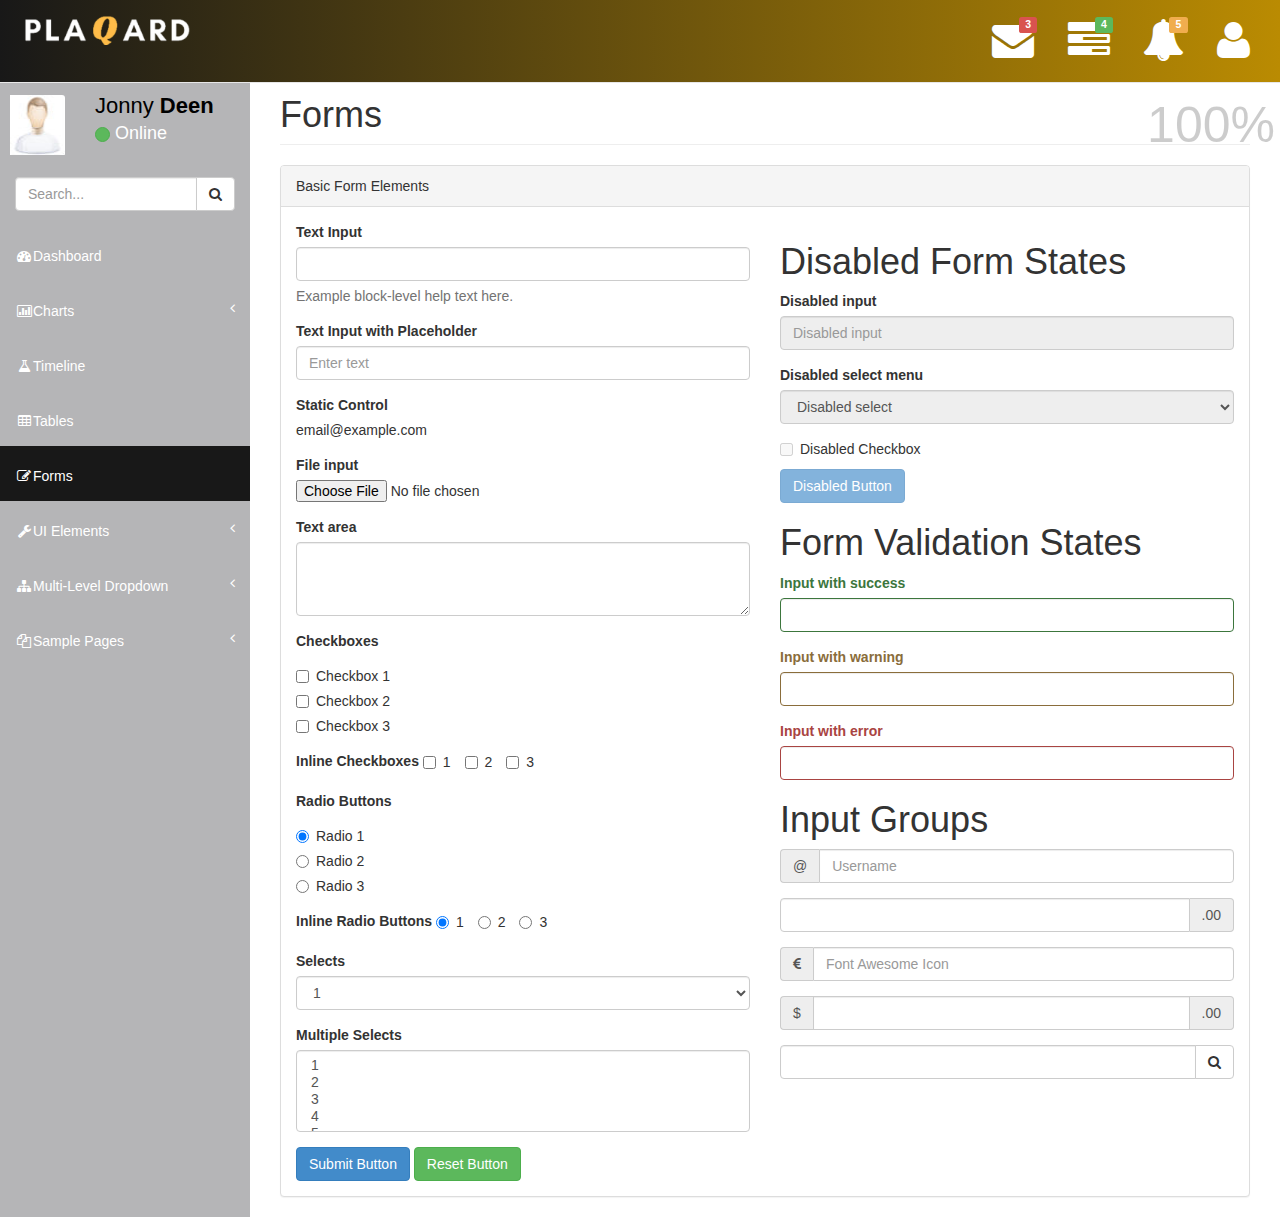
==== neweng.html @ 93745dac "new" ====
<!DOCTYPE html>
<html>

<head>
    <meta charset="utf-8">
    <meta name="viewport" content="width=device-width, initial-scale=1.0">
    <title>Bootsrtap Free Admin Template - SIMINTA | Admin Dashboad Template</title>
    <!-- Core CSS - Include with every page -->
    <link href="assets/plugins/bootstrap/bootstrap.css" rel="stylesheet" />
    <link href="assets/font-awesome/css/font-awesome.css" rel="stylesheet" />
    <link href="assets/plugins/pace/pace-theme-big-counter.css" rel="stylesheet" />
   <link href="assets/css/style.css" rel="stylesheet" />
      <link href="assets/css/main-style.css" rel="stylesheet" />



</head>

<body>
    <!--  wrapper -->
    <div id="wrapper">
        <!-- navbar top -->
        <nav class="navbar navbar-default navbar-fixed-top" role="navigation" id="navbar">
            <!-- navbar-header -->
            <div class="navbar-header">
                <button type="button" class="navbar-toggle" data-toggle="collapse" data-target=".sidebar-collapse">
                    <span class="sr-only">Toggle navigation</span>
                    <span class="icon-bar"></span>
                    <span class="icon-bar"></span>
                    <span class="icon-bar"></span>
                </button>
                <a class="navbar-brand" href="index.html">
                    <img src="assets/img/logo.png" alt="" />
                </a>
            </div>
            <!-- end navbar-header -->
            <!-- navbar-top-links -->
            <ul class="nav navbar-top-links navbar-right">
                <!-- main dropdown -->
                <li class="dropdown">
                    <a class="dropdown-toggle" data-toggle="dropdown" href="#">
                        <span class="top-label label label-danger">3</span><i class="fa fa-envelope fa-3x"></i>
                    </a>
                    <!-- dropdown-messages -->
                    <ul class="dropdown-menu dropdown-messages">
                        <li>
                            <a href="#">
                                <div>
                                    <strong><span class=" label label-danger">Andrew Smith</span></strong>
                                    <span class="pull-right text-muted">
                                        <em>Yesterday</em>
                                    </span>
                                </div>
                                <div>Lorem ipsum dolor sit amet, consectetur adipiscing elit. Pellentesque eleifend...</div>
                            </a>
                        </li>
                        <li class="divider"></li>
                        <li>
                            <a href="#">
                                <div>
                                    <strong><span class=" label label-info">Jonney Depp</span></strong>
                                    <span class="pull-right text-muted">
                                        <em>Yesterday</em>
                                    </span>
                                </div>
                                <div>Lorem ipsum dolor sit amet, consectetur adipiscing elit. Pellentesque eleifend...</div>
                            </a>
                        </li>
                        <li class="divider"></li>
                        <li>
                            <a href="#">
                                <div>
                                    <strong><span class=" label label-success">Jonney Depp</span></strong>
                                    <span class="pull-right text-muted">
                                        <em>Yesterday</em>
                                    </span>
                                </div>
                                <div>Lorem ipsum dolor sit amet, consectetur adipiscing elit. Pellentesque eleifend...</div>
                            </a>
                        </li>
                        <li class="divider"></li>
                        <li>
                            <a class="text-center" href="#">
                                <strong>Read All Messages</strong>
                                <i class="fa fa-angle-right"></i>
                            </a>
                        </li>
                    </ul>
                    <!-- end dropdown-messages -->
                </li>

                <li class="dropdown">
                    <a class="dropdown-toggle" data-toggle="dropdown" href="#">
                        <span class="top-label label label-success">4</span>  <i class="fa fa-tasks fa-3x"></i>
                    </a>
                    <!-- dropdown tasks -->
                    <ul class="dropdown-menu dropdown-tasks">
                        <li>
                            <a href="#">
                                <div>
                                    <p>
                                        <strong>Task 1</strong>
                                        <span class="pull-right text-muted">40% Complete</span>
                                    </p>
                                    <div class="progress progress-striped active">
                                        <div class="progress-bar progress-bar-success" role="progressbar" aria-valuenow="40" aria-valuemin="0" aria-valuemax="100" style="width: 40%">
                                            <span class="sr-only">40% Complete (success)</span>
                                        </div>
                                    </div>
                                </div>
                            </a>
                        </li>
                        <li class="divider"></li>
                        <li>
                            <a href="#">
                                <div>
                                    <p>
                                        <strong>Task 2</strong>
                                        <span class="pull-right text-muted">20% Complete</span>
                                    </p>
                                    <div class="progress progress-striped active">
                                        <div class="progress-bar progress-bar-info" role="progressbar" aria-valuenow="20" aria-valuemin="0" aria-valuemax="100" style="width: 20%">
                                            <span class="sr-only">20% Complete</span>
                                        </div>
                                    </div>
                                </div>
                            </a>
                        </li>
                        <li class="divider"></li>
                        <li>
                            <a href="#">
                                <div>
                                    <p>
                                        <strong>Task 3</strong>
                                        <span class="pull-right text-muted">60% Complete</span>
                                    </p>
                                    <div class="progress progress-striped active">
                                        <div class="progress-bar progress-bar-warning" role="progressbar" aria-valuenow="60" aria-valuemin="0" aria-valuemax="100" style="width: 60%">
                                            <span class="sr-only">60% Complete (warning)</span>
                                        </div>
                                    </div>
                                </div>
                            </a>
                        </li>
                        <li class="divider"></li>
                        <li>
                            <a href="#">
                                <div>
                                    <p>
                                        <strong>Task 4</strong>
                                        <span class="pull-right text-muted">80% Complete</span>
                                    </p>
                                    <div class="progress progress-striped active">
                                        <div class="progress-bar progress-bar-danger" role="progressbar" aria-valuenow="80" aria-valuemin="0" aria-valuemax="100" style="width: 80%">
                                            <span class="sr-only">80% Complete (danger)</span>
                                        </div>
                                    </div>
                                </div>
                            </a>
                        </li>
                        <li class="divider"></li>
                        <li>
                            <a class="text-center" href="#">
                                <strong>See All Tasks</strong>
                                <i class="fa fa-angle-right"></i>
                            </a>
                        </li>
                    </ul>
                    <!-- end dropdown-tasks -->
                </li>

                <li class="dropdown">
                    <a class="dropdown-toggle" data-toggle="dropdown" href="#">
                        <span class="top-label label label-warning">5</span>  <i class="fa fa-bell fa-3x"></i>
                    </a>
                    <!-- dropdown alerts-->
                    <ul class="dropdown-menu dropdown-alerts">
                        <li>
                            <a href="#">
                                <div>
                                    <i class="fa fa-comment fa-fw"></i>New Comment
                                    <span class="pull-right text-muted small">4 minutes ago</span>
                                </div>
                            </a>
                        </li>
                        <li class="divider"></li>
                        <li>
                            <a href="#">
                                <div>
                                    <i class="fa fa-twitter fa-fw"></i>3 New Followers
                                    <span class="pull-right text-muted small">12 minutes ago</span>
                                </div>
                            </a>
                        </li>
                        <li class="divider"></li>
                        <li>
                            <a href="#">
                                <div>
                                    <i class="fa fa-envelope fa-fw"></i>Message Sent
                                    <span class="pull-right text-muted small">4 minutes ago</span>
                                </div>
                            </a>
                        </li>
                        <li class="divider"></li>
                        <li>
                            <a href="#">
                                <div>
                                    <i class="fa fa-tasks fa-fw"></i>New Task
                                    <span class="pull-right text-muted small">4 minutes ago</span>
                                </div>
                            </a>
                        </li>
                        <li class="divider"></li>
                        <li>
                            <a href="#">
                                <div>
                                    <i class="fa fa-upload fa-fw"></i>Server Rebooted
                                    <span class="pull-right text-muted small">4 minutes ago</span>
                                </div>
                            </a>
                        </li>
                        <li class="divider"></li>
                        <li>
                            <a class="text-center" href="#">
                                <strong>See All Alerts</strong>
                                <i class="fa fa-angle-right"></i>
                            </a>
                        </li>
                    </ul>
                    <!-- end dropdown-alerts -->
                </li>

                <li class="dropdown">
                    <a class="dropdown-toggle" data-toggle="dropdown" href="#">
                        <i class="fa fa-user fa-3x"></i>
                    </a>
                    <!-- dropdown user-->
                    <ul class="dropdown-menu dropdown-user">
                        <li><a href="#"><i class="fa fa-user fa-fw"></i>User Profile</a>
                        </li>
                        <li><a href="#"><i class="fa fa-gear fa-fw"></i>Settings</a>
                        </li>
                        <li class="divider"></li>
                        <li><a href="login.html"><i class="fa fa-sign-out fa-fw"></i>Logout</a>
                        </li>
                    </ul>
                    <!-- end dropdown-user -->
                </li>
                <!-- end main dropdown -->
            </ul>
            <!-- end navbar-top-links -->

        </nav>
        <!-- end navbar top -->

        <!-- navbar side -->
        <nav class="navbar-default navbar-static-side" role="navigation">
            <!-- sidebar-collapse -->
            <div class="sidebar-collapse">
                <!-- side-menu -->
                <ul class="nav" id="side-menu">
                    <li>
                        <!-- user image section-->
                        <div class="user-section">
                            <div class="user-section-inner">
                                <img src="assets/img/user.jpg" alt="">
                            </div>
                            <div class="user-info">
                                <div>Jonny <strong>Deen</strong></div>
                                <div class="user-text-online">
                                    <span class="user-circle-online btn btn-success btn-circle "></span>&nbsp;Online
                                </div>
                            </div>
                        </div>
                        <!--end user image section-->
                    </li>
                    <li class="sidebar-search">
                        <!-- search section-->
                        <div class="input-group custom-search-form">
                            <input type="text" class="form-control" placeholder="Search...">
                            <span class="input-group-btn">
                                <button class="btn btn-default" type="button">
                                    <i class="fa fa-search"></i>
                                </button>
                            </span>
                        </div>
                        <!--end search section-->
                    </li>
                    <li class="">
                        <a href="index.html"><i class="fa fa-dashboard fa-fw"></i>Dashboard</a>
                    </li>
                    <li>
                        <a href="#"><i class="fa fa-bar-chart-o fa-fw"></i>Charts<span class="fa arrow"></span></a>
                        <ul class="nav nav-second-level">
                            <li>
                                <a href="flot.html">Flot Charts</a>
                            </li>
                            <li>
                                <a href="morris.html">Morris Charts</a>
                            </li>
                        </ul>
                        <!-- second-level-items -->
                    </li>
                     <li>
                        <a href="timeline.html"><i class="fa fa-flask fa-fw"></i>Timeline</a>
                    </li>
                    <li>
                        <a href="tables.html"><i class="fa fa-table fa-fw"></i>Tables</a>
                    </li>
                    <li class="selected">
                        <a href="forms.html"><i class="fa fa-edit fa-fw"></i>Forms</a>
                    </li>
                    <li>
                        <a href="#"><i class="fa fa-wrench fa-fw"></i>UI Elements<span class="fa arrow"></span></a>
                        <ul class="nav nav-second-level">
                            <li>
                                <a href="panels-wells.html">Panels and Wells</a>
                            </li>
                            <li>
                                <a href="buttons.html">Buttons</a>
                            </li>
                            <li>
                                <a href="notifications.html">Notifications</a>
                            </li>
                            <li>
                                <a href="typography.html">Typography</a>
                            </li>
                            <li>
                                <a href="grid.html">Grid</a>
                            </li>
                        </ul>
                        <!-- second-level-items -->
                    </li>
                    <li>
                        <a href="#"><i class="fa fa-sitemap fa-fw"></i>Multi-Level Dropdown<span class="fa arrow"></span></a>
                        <ul class="nav nav-second-level">
                            <li>
                                <a href="#">Second Level Item</a>
                            </li>
                            <li>
                                <a href="#">Second Level Item</a>
                            </li>
                            <li>
                                <a href="#">Third Level <span class="fa arrow"></span></a>
                                <ul class="nav nav-third-level">
                                    <li>
                                        <a href="#">Third Level Item</a>
                                    </li>
                                    <li>
                                        <a href="#">Third Level Item</a>
                                    </li>
                                    <li>
                                        <a href="#">Third Level Item</a>
                                    </li>
                                    <li>
                                        <a href="#">Third Level Item</a>
                                    </li>
                                </ul>
                                <!-- third-level-items -->
                            </li>
                        </ul>
                        <!-- second-level-items -->
                    </li>
                    <li>
                        <a href="#"><i class="fa fa-files-o fa-fw"></i>Sample Pages<span class="fa arrow"></span></a>
                        <ul class="nav nav-second-level">
                            <li>
                                <a href="blank.html">Blank Page</a>
                            </li>
                            <li>
                                <a href="login.html">Login Page</a>
                            </li>
                        </ul>
                        <!-- second-level-items -->
                    </li>
                </ul>
                <!-- end side-menu -->
            </div>
            <!-- end sidebar-collapse -->
        </nav>
        <!-- end navbar side -->
        <!--  page-wrapper -->
          <div id="page-wrapper">
            <div class="row">
                 <!-- page header -->
                <div class="col-lg-12">
                    <h1 class="page-header">Forms</h1>
                </div>
                <!--end page header -->
            </div>
            <div class="row">
                <div class="col-lg-12">
                    <!-- Form Elements -->
                    <div class="panel panel-default">
                        <div class="panel-heading">
                            Basic Form Elements
                        </div>
                        <div class="panel-body">
                            <div class="row">
                                <div class="col-lg-6">
                                    <form role="form">
                                        <div class="form-group">
                                            <label>Text Input</label>
                                            <input class="form-control">
                                            <p class="help-block">Example block-level help text here.</p>
                                        </div>
                                        <div class="form-group">
                                            <label>Text Input with Placeholder</label>
                                            <input class="form-control" placeholder="Enter text">
                                        </div>
                                        <div class="form-group">
                                            <label>Static Control</label>
                                            <p class="form-control-static">email@example.com</p>
                                        </div>
                                        <div class="form-group">
                                            <label>File input</label>
                                            <input type="file">
                                        </div>
                                        <div class="form-group">
                                            <label>Text area</label>
                                            <textarea class="form-control" rows="3"></textarea>
                                        </div>
                                        <div class="form-group">
                                            <label>Checkboxes</label>
                                            <div class="checkbox">
                                                <label>
                                                    <input type="checkbox" value="">Checkbox 1
                                                </label>
                                            </div>
                                            <div class="checkbox">
                                                <label>
                                                    <input type="checkbox" value="">Checkbox 2
                                                </label>
                                            </div>
                                            <div class="checkbox">
                                                <label>
                                                    <input type="checkbox" value="">Checkbox 3
                                                </label>
                                            </div>
                                        </div>
                                        <div class="form-group">
                                            <label>Inline Checkboxes</label>
                                            <label class="checkbox-inline">
                                                <input type="checkbox">1
                                            </label>
                                            <label class="checkbox-inline">
                                                <input type="checkbox">2
                                            </label>
                                            <label class="checkbox-inline">
                                                <input type="checkbox">3
                                            </label>
                                        </div>
                                        <div class="form-group">
                                            <label>Radio Buttons</label>
                                            <div class="radio">
                                                <label>
                                                    <input type="radio" name="optionsRadios" id="optionsRadios1" value="option1" checked>Radio 1
                                                </label>
                                            </div>
                                            <div class="radio">
                                                <label>
                                                    <input type="radio" name="optionsRadios" id="optionsRadios2" value="option2">Radio 2
                                                </label>
                                            </div>
                                            <div class="radio">
                                                <label>
                                                    <input type="radio" name="optionsRadios" id="optionsRadios3" value="option3">Radio 3
                                                </label>
                                            </div>
                                        </div>
                                        <div class="form-group">
                                            <label>Inline Radio Buttons</label>
                                            <label class="radio-inline">
                                                <input type="radio" name="optionsRadiosInline" id="optionsRadiosInline1" value="option1" checked>1
                                            </label>
                                            <label class="radio-inline">
                                                <input type="radio" name="optionsRadiosInline" id="optionsRadiosInline2" value="option2">2
                                            </label>
                                            <label class="radio-inline">
                                                <input type="radio" name="optionsRadiosInline" id="optionsRadiosInline3" value="option3">3
                                            </label>
                                        </div>
                                        <div class="form-group">
                                            <label>Selects</label>
                                            <select class="form-control">
                                                <option>1</option>
                                                <option>2</option>
                                                <option>3</option>
                                                <option>4</option>
                                                <option>5</option>
                                            </select>
                                        </div>
                                        <div class="form-group">
                                            <label>Multiple Selects</label>
                                            <select multiple class="form-control">
                                                <option>1</option>
                                                <option>2</option>
                                                <option>3</option>
                                                <option>4</option>
                                                <option>5</option>
                                            </select>
                                        </div>
                                        <button type="submit" class="btn btn-primary">Submit Button</button>
                                        <button type="reset" class="btn btn-success">Reset Button</button>
                                    </form>
                                </div>
                                <div class="col-lg-6">
                                    <h1>Disabled Form States</h1>
                                    <form role="form">
                                        <fieldset disabled="disabled">
                                            <div class="form-group">
                                                <label for="disabledSelect">Disabled input</label>
                                                <input class="form-control" id="disabledInput" type="text" placeholder="Disabled input" disabled>
                                            </div>
                                            <div class="form-group">
                                                <label for="disabledSelect">Disabled select menu</label>
                                                <select id="disabledSelect" class="form-control">
                                                    <option>Disabled select</option>
                                                </select>
                                            </div>
                                            <div class="checkbox">
                                                <label>
                                                    <input type="checkbox">Disabled Checkbox
                                                </label>
                                            </div>
                                            <button type="submit" class="btn btn-primary">Disabled Button</button>
                                        </fieldset>
                                    </form>
                                    <h1>Form Validation States</h1>
                                    <form role="form">
                                        <div class="form-group has-success">
                                            <label class="control-label" for="inputSuccess">Input with success</label>
                                            <input type="text" class="form-control" id="inputSuccess">
                                        </div>
                                        <div class="form-group has-warning">
                                            <label class="control-label" for="inputWarning">Input with warning</label>
                                            <input type="text" class="form-control" id="inputWarning">
                                        </div>
                                        <div class="form-group has-error">
                                            <label class="control-label" for="inputError">Input with error</label>
                                            <input type="text" class="form-control" id="inputError">
                                        </div>
                                    </form>
                                    <h1>Input Groups</h1>
                                    <form role="form">
                                        <div class="form-group input-group">
                                            <span class="input-group-addon">@</span>
                                            <input type="text" class="form-control" placeholder="Username">
                                        </div>
                                        <div class="form-group input-group">
                                            <input type="text" class="form-control">
                                            <span class="input-group-addon">.00</span>
                                        </div>
                                        <div class="form-group input-group">
                                            <span class="input-group-addon"><i class="fa fa-eur"></i>
                                            </span>
                                            <input type="text" class="form-control" placeholder="Font Awesome Icon">
                                        </div>
                                        <div class="form-group input-group">
                                            <span class="input-group-addon">$</span>
                                            <input type="text" class="form-control">
                                            <span class="input-group-addon">.00</span>
                                        </div>
                                        <div class="form-group input-group">
                                            <input type="text" class="form-control">
                                            <span class="input-group-btn">
                                                <button class="btn btn-default" type="button"><i class="fa fa-search"></i>
                                                </button>
                                            </span>
                                        </div>
                                    </form>
                                </div>
                            </div>
                        </div>
                    </div>
                     <!-- End Form Elements -->
                </div>
            </div>
        </div>
        <!-- end page-wrapper -->

    </div>
    <!-- end wrapper -->

    <!-- Core Scripts - Include with every page -->
    <script src="assets/plugins/jquery-1.10.2.js"></script>
    <script src="assets/plugins/bootstrap/bootstrap.min.js"></script>
    <script src="assets/plugins/metisMenu/jquery.metisMenu.js"></script>
    <script src="assets/plugins/pace/pace.js"></script>
    <script src="assets/scripts/siminta.js"></script>

</body>

</html>
---- assets/plugins/pace/pace-theme-big-counter.css ----
/*=======================
   URI:https://github.com/HubSpot/pace/ 
    ============================*/

/* This is a compiled file, you should be editing the file in the templates directory */
.pace {
  -webkit-pointer-events: none;
  pointer-events: none;
  -webkit-user-select: none;
  -moz-user-select: none;
  user-select: none;
}

.pace.pace-inactive .pace-progress {
  display: none;
}

.pace .pace-progress {
  position: fixed;
  z-index: 2000;
  top: 0;
  right: 0;
  height: 5rem;
  width: 5rem;
}

.pace .pace-progress:after {
    margin-top:100px;
  display: block;
  position: absolute;
  top: 0;
  right: .5rem;
  content: attr(data-progress-text);
  font-family: "Helvetica Neue", sans-serif;
  font-weight: 100;
  font-size: 5rem;
  line-height: 1;
  text-align: right;
  color: rgba(0, 0, 0, 0.19999999999999996);
}
---- assets/css/style.css ----
/*Copyright  2013-2014 Iron Summit Media Strategies

    URI: http://http://www.ironsummitmedia.com/

Licensed under the Apache License, Version 2.0 (the "License");
you may not use this file except in compliance with the License.
You may obtain a copy of the License at

    http://www.apache.org/licenses/LICENSE-2.0

Unless required by applicable law or agreed to in writing, software
distributed under the License is distributed on an "AS IS" BASIS,
WITHOUT WARRANTIES OR CONDITIONS OF ANY KIND, either express or implied.
See the License for the specific language governing permissions and
limitations under the License.*/



/* Global Styles */

/* ------------------------------- */

 body {
    background-color: #f2cbbc
;
}

/* Wrappers */

/* ------------------------------- */

 #wrapper {
    width: 100%;
    margin-top: 55px!important; 
    background: #b5b5b7;  /* fallback for old browsers */


}

#page-wrapper {
    padding: 0 15px;
    min-height: 568px;
     background-color: white;
}



    

.navbar-static-side ul li {

}

/* Navigation */

/* ------------------------------- */

/* Top Right Navigation Dropdown Styles */

 .navbar-top-links li {
    display: inline-block;
}

.navbar-top-links li:last-child {
    margin-right: 15px;
}

.navbar-top-links li a {
    padding: 20px;
    min-height: 50px;
}

.navbar-top-links .dropdown-menu li {
    display: block;
}

.navbar-top-links .dropdown-menu li:last-child {
    margin-right: 0;
}

.navbar-top-links .dropdown-menu li a {
    padding: 3px 20px;
    min-height: 0;
}

.navbar-top-links .dropdown-menu li a div {
    white-space: normal;
}

.navbar-top-links .dropdown-messages,
.navbar-top-links .dropdown-tasks,
.navbar-top-links .dropdown-alerts {
    width: 310px;
    min-width: 0;
}

.navbar-top-links .dropdown-messages {
    margin-left: 5px;
}

.navbar-top-links .dropdown-tasks {
    margin-left: -59px;
}

.navbar-top-links .dropdown-alerts {
    margin-left: -123px;
}

.navbar-top-links .dropdown-user {
    right: 0;
    left: auto;
}

/* Sidebar Menu Styles */

 .sidebar-search {
    padding: 15px;
}

.arrow {
    float: right;
}

.fa.arrow:before {
    content: "\f104";
}

.active > a > .fa.arrow:before {
    content: "\f107";
}

.nav-second-level li,
.nav-third-level li {
    border-bottom: none !important;
}

.nav-second-level li a {
    padding-left: 37px;
}

.nav-third-level li a {
    padding-left: 52px;
}

@media(min-width:768px) {
    .navbar-static-side {
        z-index: 1;
        position: absolute;
        width: 250px;
    }

    .navbar-top-links .dropdown-messages,
    .navbar-top-links .dropdown-tasks,
    .navbar-top-links .dropdown-alerts {
        margin-left: auto;
    }
}
.panel-primary > .panel-heading {
  color: #fff;
  background-color: #f2b632;
  border-color: #f2b632;
}

.panel-primary {
  border-color: #f2b632;
}
/* Buttons */

/* ------------------------------- */

 .btn-outline {
    color: inherit;
    background-color: transparent;
    transition: all .5s;
}

.btn-primary.btn-outline {
    color: #f2b632;
}

.btn-success.btn-outline {
    color: #5cb85c;
}

.btn-info.btn-outline {
    color: #5bc0de;
}

.btn-warning.btn-outline {
    color: #f0ad4e;
}

.btn-danger.btn-outline {
    color: #d9534f;
}

.btn-primary.btn-outline:hover,
.btn-success.btn-outline:hover,
.btn-info.btn-outline:hover,
.btn-warning.btn-outline:hover,
.btn-danger.btn-outline:hover {
    color: #fff;
}

/* Pages */

/* ------------------------------- */

/* Dashboard Chat */

 .chat {
    margin: 0;
    padding: 0;
    list-style: none;
}

.chat li {
    margin-bottom: 10px;
    padding-bottom: 5px;
    border-bottom: 1px dotted #B3A9A9;
}

.chat li.left .chat-body {
    margin-left: 60px;
}

.chat li.right .chat-body {
    margin-right: 60px;
}

.chat li .chat-body p {
    margin: 0;
    color: #777777;
}

.panel .slidedown .glyphicon,
.chat .glyphicon {
    margin-right: 5px;
}

.chat-panel .panel-body {
    height: 280px;
    overflow-y: scroll;
}

/* Login Page */

 .login-panel {
    margin-top: 15%;
}
.body-Backcolor {
    background-color:#000;
}
.logo-margin {
    margin-top:100px;
}

/* Flot Chart Containers */

 .flot-chart {
    display: block;
    height: 400px;
}

.flot-chart-content {
    width: 100%;
    height: 100%;
}

/* DataTables Overrides */

 table.dataTable thead .sorting,
table.dataTable thead .sorting_asc:after,
table.dataTable thead .sorting_desc,
table.dataTable thead .sorting_asc_disabled,
table.dataTable thead .sorting_desc_disabled {
    background: transparent;
}

table.dataTable thead .sorting_asc:after {
    content: "\f0de";
    float: right;
    font-family: fontawesome;
}

table.dataTable thead .sorting_desc:after {
    content: "\f0dd";
    float: right;
    font-family: fontawesome;
}

table.dataTable thead .sorting:after {
    content: "\f0dc";
    float: right;
    font-family: fontawesome;
    color: rgba(50,50,50,.5);
}

/* Circle Buttons */

 .btn-circle {
    width: 30px;
    height: 30px;
    padding: 6px 0;
    border-radius: 15px;
    text-align: center;
    font-size: 12px;
    line-height: 1.428571429;
}

.btn-circle.btn-lg {
    width: 50px;
    height: 50px;
    padding: 10px 16px;
    border-radius: 25px;
    font-size: 18px;
    line-height: 1.33;
}

.btn-circle.btn-xl {
    width: 70px;
    height: 70px;
    padding: 10px 16px;
    border-radius: 35px;
    font-size: 24px;
    line-height: 1.33;
}

.show-grid [class^="col-"] {
    padding-top: 10px;
    padding-bottom: 10px;
    border: 1px solid #ddd;
    background-color: #eee !important;
}

.show-grid {
    margin: 15px 0;
}
---- assets/css/main-style.css ----
/*====================================
 Free To Use For Personal And Commercial Usage
Author: http://binarytheme.com
 Share Us if You Like our work 
 Enjoy Our Codes For Free always.
======================================*/

/* user image section */
.user-section {
    margin-top:20px;
    font-size:22px;
background: #b5b5b7;  
}
.user-section-inner {
    height: 65px;
width: 65px;
-moz-border-radius: 3px;
-webkit-border-radius: 3px;
border-radius: 3px;
overflow: hidden;
display: inline-block;
float: left;
margin-right: 15px;
margin-top: 20px;
}
    .user-section-inner img {
        margin-left:10px;
        width:55px;
        height:60px;
        
    }
.user-info {
    display: block;
    color:#000!important;
display: inline-block;
padding: 15px;
margin-bottom: 0px
}
.user-text-online {
    font-size:18px;
    color:#fff
}
.user-circle-online {
    width: 15px!important;
    height: 15px!important;
}

/* side-menu section */
.nav > li > a:hover, .nav > li > a:focus {
    background-color:rgba(74, 72, 126, 0);
}
.navbar-top-links  .open > a, .nav .open > a:hover, .nav .open > a:focus {
    background-color: #75C5B8;
}
.navbar-top-links > li > a {
color: #FFFFFF;
}
.nav > li > a {
padding: 20px 15px;
}
#side-menu {
   background: #b5b5b7
;  /* fallback for old browsers */

}

 #side-menu a {
            color:#fff;
           
           height: 55px;
        }
        .selected {
            background-color: #181818;
            color: #f2b632;

        }

  /* No border */
.no-boder {
    border:0px solid #BA8B02 !important;
}
/* tap nvbar Section */

#navbar {
    background: #BA8B02;  /* fallback for old browsers */
background: -webkit-linear-gradient(to right, #181818, #BA8B02);  /* Chrome 10-25, Safari 5.1-6 */
background: linear-gradient(to right, #181818, #BA8B02); /* W3C, IE 10+/ Edge, Firefox 16+, Chrome 26+, Opera 12+, Safari 7+ */


}

.navbar-brand {
    padding-left:20px;
}
.navbar-brand img {
    height:30px;
}
.top-label {
    position: absolute;
top: 50%;
right: 50%;
margin-top: -24px;
margin-right: -24px;
}

/*large font*/
.large-font {
    font-size:18px;
}

.body-Login-back {
    background-color:#BA8B02;
}

.margin-tips {
    margin:5px;
}
.navbar-default {

}
/*media queries*/

@media(min-width:768px) 
{
    #page-wrapper {
        position: inherit;
        margin: 0 0 0 250px;
        padding: 0 30px;
        min-height: 1000px;
       
       
    }

}

@media(max-width:768px) {
#wrapper {
    margin-top:140px!important;
    
}
}
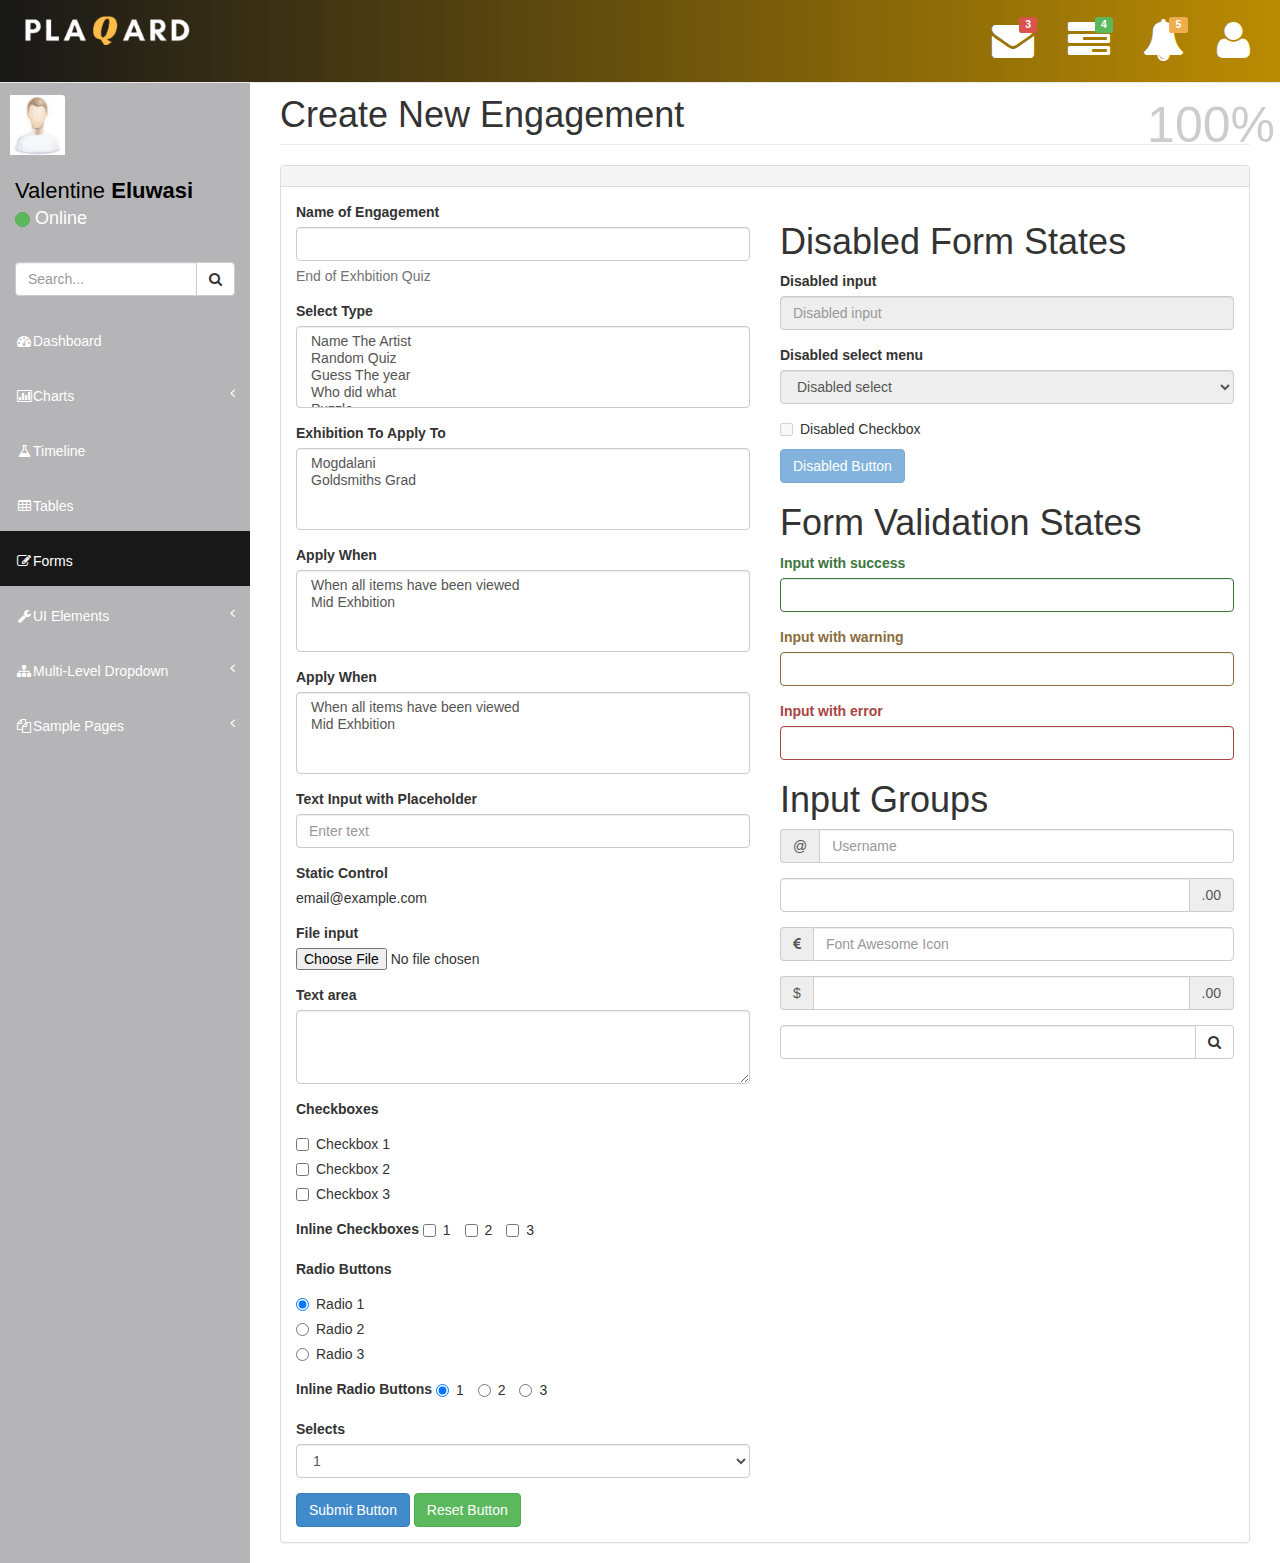
==== commit 99120819: "Exhbition engagement added" ====
--- a/neweng.html
+++ b/neweng.html
@@ -4,7 +4,7 @@
 <head>
     <meta charset="utf-8">
     <meta name="viewport" content="width=device-width, initial-scale=1.0">
-    <title>Bootsrtap Free Admin Template - SIMINTA | Admin Dashboad Template</title>
+    <title>PLAQARD | Admin Dashboard </title>
     <!-- Core CSS - Include with every page -->
     <link href="assets/plugins/bootstrap/bootstrap.css" rel="stylesheet" />
     <link href="assets/font-awesome/css/font-awesome.css" rel="stylesheet" />
@@ -266,7 +266,7 @@
                                 <img src="assets/img/user.jpg" alt="">
                             </div>
                             <div class="user-info">
-                                <div>Jonny <strong>Deen</strong></div>
+                                <div>Valentine <strong>Eluwasi</strong></div>
                                 <div class="user-text-online">
                                     <span class="user-circle-online btn btn-success btn-circle "></span>&nbsp;Online
                                 </div>
@@ -384,7 +384,7 @@
             <div class="row">
                  <!-- page header -->
                 <div class="col-lg-12">
-                    <h1 class="page-header">Forms</h1>
+                    <h1 class="page-header">Create New Engagement</h1>
                 </div>
                 <!--end page header -->
             </div>
@@ -393,16 +393,47 @@
                     <!-- Form Elements -->
                     <div class="panel panel-default">
                         <div class="panel-heading">
-                            Basic Form Elements
+                            
                         </div>
                         <div class="panel-body">
                             <div class="row">
                                 <div class="col-lg-6">
                                     <form role="form">
                                         <div class="form-group">
-                                            <label>Text Input</label>
+                                            <label>Name of Engagement</label>
                                             <input class="form-control">
-                                            <p class="help-block">Example block-level help text here.</p>
+                                            <p class="help-block">End of Exhbition Quiz</p>
+                                        </div>
+                                        <div class="form-group">
+                                            <label>Select Type</label>
+                                            <select multiple class="form-control">
+                                                <option>Name The Artist</option>
+                                                <option>Random Quiz</option>
+                                                <option>Guess The year</option>
+                                                <option>Who did what</option>
+                                                <option>Puzzle</option>
+                                            </select>
+                                        </div>
+                                         <div class="form-group">
+                                            <label>Exhibition To Apply To</label>
+                                            <select multiple class="form-control">
+                                                <option>Mogdalani</option>
+                                                <option>Goldsmiths Grad</option>
+                                            </select>
+                                        </div>
+                                        <div class="form-group">
+                                            <label>Apply When</label>
+                                            <select multiple class="form-control">
+                                                <option>When all items have been viewed</option>
+                                                <option>Mid Exhbition</option>
+                                            </select>
+                                        </div>
+                                         <div class="form-group">
+                                            <label>Apply When</label>
+                                            <select multiple class="form-control">
+                                                <option>When all items have been viewed</option>
+                                                <option>Mid Exhbition</option>
+                                            </select>
                                         </div>
                                         <div class="form-group">
                                             <label>Text Input with Placeholder</label>
@@ -490,16 +521,7 @@
                                                 <option>5</option>
                                             </select>
                                         </div>
-                                        <div class="form-group">
-                                            <label>Multiple Selects</label>
-                                            <select multiple class="form-control">
-                                                <option>1</option>
-                                                <option>2</option>
-                                                <option>3</option>
-                                                <option>4</option>
-                                                <option>5</option>
-                                            </select>
-                                        </div>
+                                        
                                         <button type="submit" class="btn btn-primary">Submit Button</button>
                                         <button type="reset" class="btn btn-success">Reset Button</button>
                                     </form>
